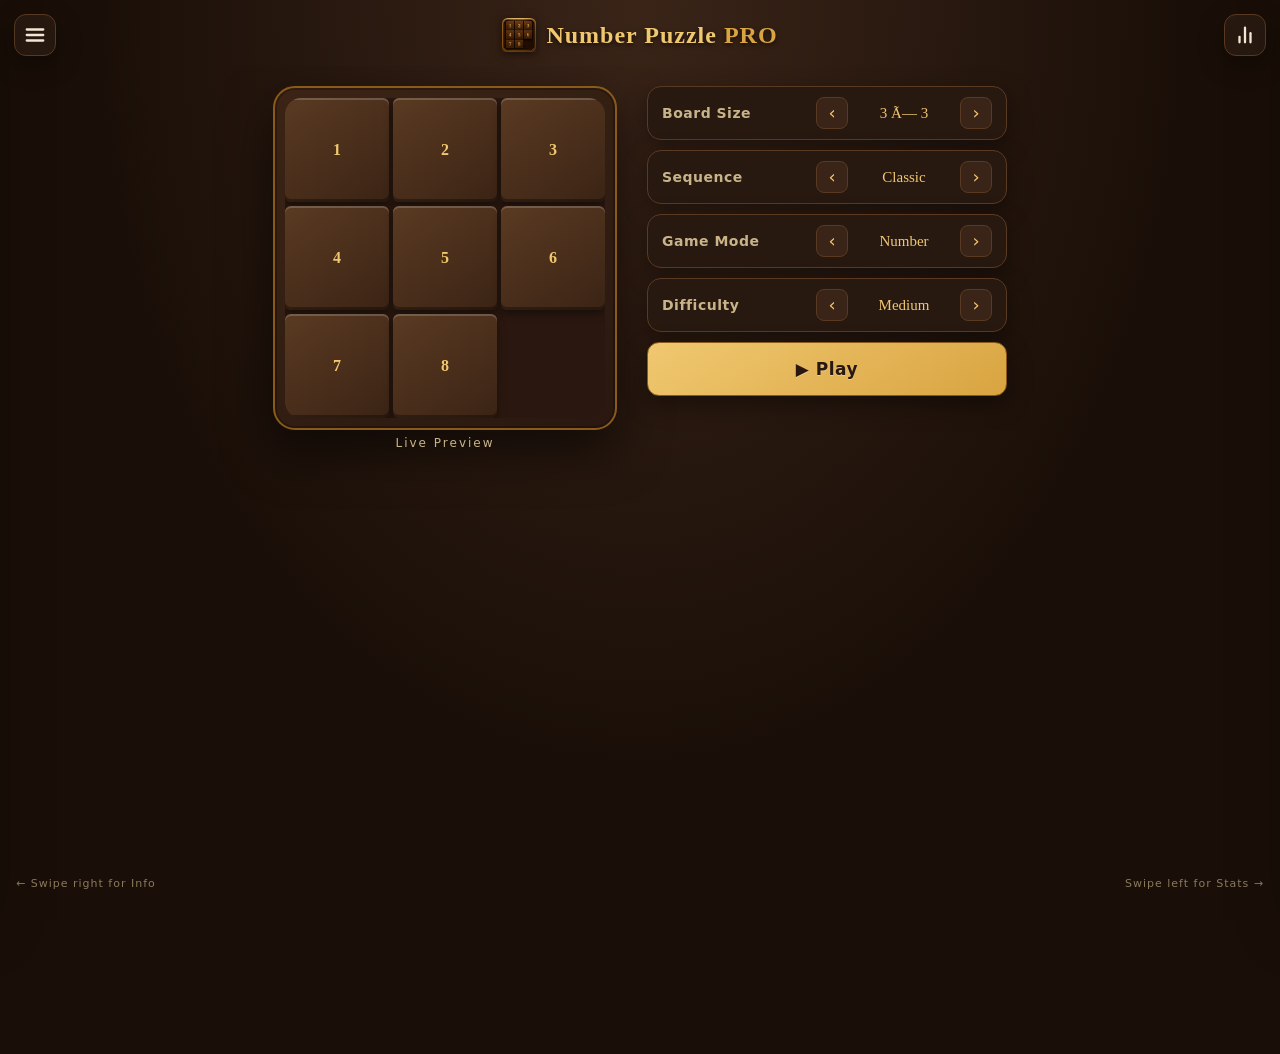
==== index.html @ 1d9c6870 "Update index.html" ====
<!DOCTYPE html>
<html lang="en">
<head>
  <meta charset="UTF-8" />
  <meta name="viewport" content="width=device-width, initial-scale=1, viewport-fit=cover, user-scalable=no" />
  <meta name="theme-color" content="#1a0f08" />
  <meta name="description" content="Number Puzzle Pro — a premium sliding puzzle game with number and photo modes, multiple board sizes and sequences." />
  <title>Number Puzzle Pro</title>
  <link rel="manifest" href="manifest.json" />
  <link rel="icon" type="image/png" href="assets/icons/logo.png" />
  <link rel="apple-touch-icon" href="assets/icons/logo.png" />
  <link rel="stylesheet" href="style.css" />
</head>
<body class="theme-dark">

<!-- ============ LOADING SCREEN ============ -->
<div id="loading-screen" class="loader">
  
  <div class="loader-content">
    <div class="loader-wrapper">
      <div class="loader-ring"></div>
      <img src="assets/icons/logo.png" alt="Number Puzzle Pro" class="loader-logo" />
    </div>
    <p>Loading Number Puzzle Pro...</p>
  </div>

  <div class="loader-footer">
    <p>Created by Vikas</p>
  </div>

</div>


<!-- ============ APP SHELL ============ -->
<div id="app" class="app hidden">

  <!-- LEFT INFO PANEL -->
  <aside id="info-panel" class="side-panel side-panel-left" aria-label="Information">
  <header class="panel-header">
    <h2>Information</h2>
    <button class="icon-btn" data-close-panel="info-panel" aria-label="Close">
      <svg class="icon-svg" viewBox="0 0 24 24" fill="none" stroke="currentColor" stroke-width="2.5" stroke-linecap="round" stroke-linejoin="round"><line x1="18" y1="6" x2="6" y2="18"></line><line x1="6" y1="6" x2="18" y2="18"></line></svg>
    </button>
  </header>
  
  <nav class="panel-list">
    <a href="pages/about.html" target="_blank" rel="noopener" id="menu-about">
      <svg class="icon-svg" viewBox="0 0 24 24" fill="none" stroke="currentColor" stroke-width="2.5" stroke-linecap="round" stroke-linejoin="round"><circle cx="12" cy="12" r="10"></circle><line x1="12" y1="16" x2="12" y2="12"></line><line x1="12" y1="8" x2="12.01" y2="8"></line></svg>
      <span>About The App</span>
    </a>
    
    <a href="pages/guide.html" target="_blank" rel="noopener" id="menu-guide">
      <svg class="icon-svg" viewBox="0 0 24 24" fill="none" stroke="currentColor" stroke-width="2" stroke-linecap="round" stroke-linejoin="round"><rect x="2" y="6" width="20" height="12" rx="3"></rect><line x1="6" y1="12" x2="10" y2="12"></line><line x1="8" y1="10" x2="8" y2="14"></line><circle cx="15.5" cy="11.5" r="1" fill="currentColor"></circle><circle cx="18.5" cy="13.5" r="1" fill="currentColor"></circle></svg>
      <span>How To Play</span>
    </a>
    
    <a href="pages/privacy.html" target="_blank" rel="noopener" id="menu-privacy">
      <svg class="icon-svg" viewBox="0 0 24 24" fill="none" stroke="currentColor" stroke-width="2" stroke-linecap="round" stroke-linejoin="round"><path d="M12 22s8-4 8-10V5l-8-3-8 3v7c0 6 8 10 8 10z"></path></svg>
      <span>Privacy Policy</span>
    </a>
    
    <a href="pages/privacy.html#terms" target="_blank" rel="noopener" id="menu-terms">
      <svg class="icon-svg" viewBox="0 0 24 24" fill="none" stroke="currentColor" stroke-width="2" stroke-linecap="round" stroke-linejoin="round"><path d="M14 2H6a2 2 0 0 0-2 2v16a2 2 0 0 0 2 2h12a2 2 0 0 0 2-2V8z"></path><polyline points="14 2 14 8 20 8"></polyline><line x1="16" y1="13" x2="8" y2="13"></line><line x1="16" y1="17" x2="8" y2="17"></line></svg>
      <span>Terms &amp; Conditions</span>
    </a>
    
    <a href="https://play.google.com/" target="_blank" rel="noopener" id="menu-playstore">
      <svg class="icon-svg" viewBox="0 0 24 24" fill="none" stroke="currentColor" stroke-width="2" stroke-linecap="round" stroke-linejoin="round"><polygon points="6 3 20 12 6 21 6 3"></polygon><polygon points="10 8 15 12 10 16 10 8" fill="currentColor" opacity="0.4"></polygon></svg>
      <span>Play Store</span>
    </a>
    
    <a href="mailto:dev@numberpuzzlepro.app" id="menu-contact">
      <svg class="icon-svg" viewBox="0 0 24 24" fill="none" stroke="currentColor" stroke-width="2" stroke-linecap="round" stroke-linejoin="round"><path d="M21 15a2 2 0 0 1-2 2H7l-4 4V5a2 2 0 0 1 2-2h14a2 2 0 0 1 2 2z"></path><polyline points="10 8.5 7.5 11 10 13.5"></polyline><polyline points="14 8.5 16.5 11 14 13.5"></polyline></svg>
      <span>Contact Developer</span>
    </a>

    <div class="panel-meta">
      <p><strong>Version</strong> <span id="app-version">1.0.0</span></p>
      <p><strong>Changelog</strong> — Initial release</p>
    </div>
    
    <div class="panel-actions">
      <button class="btn btn-ghost" id="btn-export-data">Export Data</button>
      <button class="btn btn-ghost" id="btn-import-data">Import Backup</button>
      <input type="file" id="import-file" accept="application/json" hidden />
      <button class="btn btn-danger" id="btn-reset-data">Reset All Data</button>
    </div>
  </nav>
</aside>

  <!-- RIGHT DASHBOARD PANEL -->
  <aside id="dashboard-panel" class="side-panel side-panel-right" aria-label="Dashboard">
    <header class="panel-header">
      <h2>Dashboard</h2>
      <button class="icon-btn" data-close-panel="dashboard-panel" aria-label="Close">✕</button>
    </header>
    <div class="panel-body" id="dashboard-body">
      <!-- filled by JS -->
    </div>
  </aside>

  <!-- BACKDROP -->
  <div id="panel-backdrop" class="panel-backdrop"></div>

  <!-- ============ HOME SCREEN ============ -->
  <section id="screen-home" class="screen screen-home active">
  <header class="topbar">
    <button class="icon-btn" id="open-info" aria-label="Open info">
      <svg class="icon-svg" viewBox="0 0 24 24" fill="none" stroke="currentColor" stroke-width="2.5" stroke-linecap="round" stroke-linejoin="round">
        <line x1="3" y1="12" x2="21" y2="12"></line>
        <line x1="3" y1="6" x2="21" y2="6"></line>
        <line x1="3" y1="18" x2="21" y2="18"></line>
      </svg>
    </button>
    
    <div class="brand">
      <img src="assets/icons/logo.png" alt="" />
      <h1>Number Puzzle <span>PRO</span></h1>
    </div>
    
    <button class="icon-btn" id="open-dashboard" aria-label="Open dashboard">
      <svg class="icon-svg" viewBox="0 0 24 24" fill="none" stroke="currentColor" stroke-width="2.5" stroke-linecap="round" stroke-linejoin="round">
        <line x1="18" y1="20" x2="18" y2="10"></line>
        <line x1="12" y1="20" x2="12" y2="4"></line>
        <line x1="6" y1="20" x2="6" y2="14"></line>
      </svg>
    </button>
  </header>

  <main class="home-main">
    <div class="preview-wrap">
      <div class="preview-frame">
        <div id="preview-board" class="preview-board" aria-label="Live preview"></div>
      </div>
      <p class="preview-label">Live Preview</p>
    </div>


      <!-- SETTINGS -->
      <div class="settings">

        <!-- Board Size -->
        <div class="setting-row">
          <label>Board Size</label>
          <div class="picker">
            <button class="picker-arrow" data-picker="size" data-dir="-1" aria-label="Previous">‹</button>
            <span class="picker-value" id="picker-size">3 × 3</span>
            <button class="picker-arrow" data-picker="size" data-dir="1" aria-label="Next">›</button>
          </div>
        </div>

        <!-- Sequence -->
        <div class="setting-row">
          <label>Sequence</label>
          <div class="picker">
            <button class="picker-arrow" data-picker="sequence" data-dir="-1" aria-label="Previous">‹</button>
            <span class="picker-value" id="picker-sequence">Classic</span>
            <button class="picker-arrow" data-picker="sequence" data-dir="1" aria-label="Next">›</button>
          </div>
        </div>

        <!-- Mode -->
        <div class="setting-row">
          <label>Game Mode</label>
          <div class="picker">
            <button class="picker-arrow" data-picker="mode" data-dir="-1" aria-label="Previous">‹</button>
            <span class="picker-value" id="picker-mode">Number</span>
            <button class="picker-arrow" data-picker="mode" data-dir="1" aria-label="Next">›</button>
          </div>
        </div>

        <!-- Difficulty -->
        <div class="setting-row">
          <label>Difficulty</label>
          <div class="picker">
            <button class="picker-arrow" data-picker="difficulty" data-dir="-1" aria-label="Previous">‹</button>
            <span class="picker-value" id="picker-difficulty">Medium</span>
            <button class="picker-arrow" data-picker="difficulty" data-dir="1" aria-label="Next">›</button>
          </div>
        </div>

        <!-- Photo upload (hidden unless Photo mode) -->
        <div class="setting-row photo-row hidden" id="photo-upload-row">
  <label>Your Photo</label>
  <div class="photo-dropzone" id="photo-dropzone">
    <input type="file" id="photo-input" accept="image/png,image/jpeg,image/webp" hidden />
    <input type="file" id="photo-camera" accept="image/*" capture="user" hidden />
    <div class="dz-content">
      
      <div class="dz-icon-wrapper">
        <svg xmlns="http://www.w3.org/2000/svg" viewBox="0 0 24 24" fill="none" stroke="currentColor" stroke-width="2" stroke-linecap="round" stroke-linejoin="round" class="dz-svg-icon">
          <path d="M23 19a2 2 0 0 1-2 2H3a2 2 0 0 1-2-2V8a2 2 0 0 1 2-2h4l2-3h6l2 3h4a2 2 0 0 1 2 2z"></path>
          <circle cx="12" cy="13" r="4"></circle>
        </svg>
      </div>
      
      <p>Drag &amp; drop, click to upload, or use camera</p>
      <div class="dz-actions">
        <button class="btn btn-ghost" id="btn-pick-photo">Upload</button>
        <button class="btn btn-ghost" id="btn-camera-photo">Camera</button>
      </div>
    </div>
  </div>
</div>


      <!-- Play buttons -->
      <div class="home-cta">
        <button class="btn btn-primary btn-large" id="btn-play">▶ Play</button>
        <button class="btn btn-ghost" id="btn-continue" hidden>↺ Continue Last Game</button>
      </div>

    </main>

    <footer class="hint-row">
      <span>← Swipe right for Info</span>
      <span>Swipe left for Stats →</span>
    </footer>
  </section>

  <!-- ============ GAME SCREEN ============ -->
  <section id="screen-game" class="screen screen-game">
  <header class="topbar game-topbar">
    <button class="icon-btn" id="btn-back-home" aria-label="Back">
      <svg class="icon-svg" viewBox="0 0 24 24" fill="none" stroke="currentColor" stroke-width="2.5" stroke-linecap="round" stroke-linejoin="round"><line x1="19" y1="12" x2="5" y2="12"></line><polyline points="12 19 5 12 12 5"></polyline></svg>
    </button>
    
    <div class="hud">
      <div class="hud-cell"><span class="hud-label">Moves</span><span class="hud-value" id="hud-moves">0</span></div>
      <div class="hud-cell"><span class="hud-label">Time</span><span class="hud-value" id="hud-time">00:00</span></div>
    </div>
    
    <button class="icon-btn" id="btn-pause" aria-label="Pause">
      <svg class="icon-svg" viewBox="0 0 24 24" fill="currentColor"><rect x="6" y="4" width="4" height="16" rx="1.5"></rect><rect x="14" y="4" width="4" height="16" rx="1.5"></rect></svg>
    </button>
  </header>

  <main class="game-main">
    <div id="board-stage" class="board-stage">
      <div id="board" class="board" tabindex="0" aria-label="Puzzle board"></div>
    </div>

    <div class="game-controls">
      <button class="ctrl-btn btn-hint" id="btn-hint" title="Hint">
        <svg class="icon-svg" viewBox="0 0 24 24" fill="none" stroke="currentColor" stroke-width="2" stroke-linecap="round" stroke-linejoin="round">
          <path d="M9 18h6M10 22h4M12 2v2M4.22 4.22l1.42 1.42M1 12h2M21 12h2M18.36 4.22l-1.42 1.42"/>
          <path d="M12 6a5 5 0 0 0-5 5c0 2.5 1.5 3.8 2.5 5h5c1-1.2 2.5-2.5 2.5-5a5 5 0 0 0-5-5z"/>
        </svg>
        <span>Hint</span>
      </button>
      
      <button class="ctrl-btn" id="btn-undo" title="Undo">
        <svg class="icon-svg" viewBox="0 0 24 24" fill="none" stroke="currentColor" stroke-width="2.5" stroke-linecap="round" stroke-linejoin="round">
          <polyline points="3 7 3 13 9 13"></polyline>
          <path d="M21 17a9 9 0 0 0-15-6.5L3 13"></path>
        </svg>
        <span>Undo</span>
      </button>
      
      <button class="ctrl-btn" id="btn-redo" title="Redo">
        <svg class="icon-svg" viewBox="0 0 24 24" fill="none" stroke="currentColor" stroke-width="2.5" stroke-linecap="round" stroke-linejoin="round">
          <polyline points="21 7 21 13 15 13"></polyline>
          <path d="M3 17a9 9 0 0 1 15-6.5l3 2.5"></path>
        </svg>
        <span>Redo</span>
      </button>
      
      <button class="ctrl-btn btn-shuffle" id="btn-shuffle" title="Shuffle">
        <svg class="icon-svg" viewBox="0 0 24 24" fill="none" stroke="currentColor" stroke-width="2" stroke-linecap="round" stroke-linejoin="round">
          <polyline points="16 3 21 3 21 8"></polyline>
          <line x1="4" y1="20" x2="21" y2="3"></line>
          <polyline points="21 16 21 21 16 21"></polyline>
          <line x1="15" y1="15" x2="21" y2="21"></line>
          <line x1="4" y1="4" x2="9" y2="9"></line>
        </svg>
        <span>Shuffle</span>
      </button>
      
      <button class="ctrl-btn btn-restart" id="btn-restart" title="Restart">
        <svg class="icon-svg" viewBox="0 0 24 24" fill="none" stroke="currentColor" stroke-width="2" stroke-linecap="round" stroke-linejoin="round">
          <polyline points="23 4 23 10 17 10"></polyline>
          <polyline points="1 20 1 14 7 14"></polyline>
          <path d="M3.51 9a9 9 0 0 1 14.85-3.36L23 10M1 14l4.64 4.36A9 9 0 0 0 20.49 15"></path>
        </svg>
        <span>Restart</span>
      </button>
      
      <button class="ctrl-btn" id="btn-fullscreen" title="Fullscreen">
        <svg class="icon-svg" viewBox="0 0 24 24" fill="none" stroke="currentColor" stroke-width="2" stroke-linecap="round" stroke-linejoin="round">
          <path d="M8 3H5a2 2 0 0 0-2 2v3m18 0V5a2 2 0 0 0-2-2h-3m0 18h3a2 2 0 0 0 2-2v-3M3 16v3a2 2 0 0 0 2 2h3"></path>
        </svg>
        <span>Full</span>
      </button>
    </div>
  </main>
</section>


  <!-- ============ PAUSE OVERLAY ============ -->
  <div id="pause-overlay" class="modal hidden">
    <div class="modal-card">
      <h2>Paused</h2>
      <p>Take a break. Your progress is safe.</p>
      <div class="modal-actions">
        <button class="btn btn-primary" id="btn-resume">Resume</button>
        <button class="btn btn-ghost" id="btn-pause-restart">Restart</button>
        <button class="btn btn-ghost" id="btn-pause-home">Main Menu</button>
      </div>
    </div>
  </div>

  <!-- ============ CONFIRM DIALOG ============ -->
  <div id="confirm-dialog" class="modal hidden">
    <div class="modal-card">
      <h3 id="confirm-title">Are you sure?</h3>
      <p id="confirm-message">This action cannot be undone.</p>
      <div class="modal-actions">
        <button class="btn btn-ghost" id="confirm-cancel">Cancel</button>
        <button class="btn btn-danger" id="confirm-ok">Confirm</button>
      </div>
    </div>
  </div>

  <!-- ============ RESULT SCREEN ============ -->
   <section id="screen-result" class="screen screen-result">

    <div class="result-backdrop">
        <div class="blast-flash"></div>
        <div class="shockwave-ring ring-1"></div>
        <div class="shockwave-ring ring-2"></div>
    </div>

    <div class="result-card">

        <div class="trophy-stage">

            <div class="epic-aura"></div>

            <img 
                src="assets/icons/trophy.png" 
                alt="Trophy" 
                class="trophy-image-png"
            >

            <div class="blast-particles-emitter">

                <div class="p-star" style="--angle: 0deg; --dist: 140px; --delay: 0s;">✦</div>
                <div class="p-star" style="--angle: 40deg; --dist: 160px; --delay: 0.1s;">✦</div>
                <div class="p-star" style="--angle: 80deg; --dist: 130px; --delay: 0.05s;">✦</div>
                <div class="p-star" style="--angle: 120deg; --dist: 170px; --delay: 0.15s;">✦</div>
                <div class="p-star" style="--angle: 160deg; --dist: 140px; --delay: 0s;">✦</div>
                <div class="p-star" style="--angle: 200deg; --dist: 150px; --delay: 0.2s;">✦</div>
                <div class="p-star" style="--angle: 240deg; --dist: 135px; --delay: 0.05s;">✦</div>
                <div class="p-star" style="--angle: 280deg; --dist: 165px; --delay: 0.1s;">✦</div>
                <div class="p-star" style="--angle: 320deg; --dist: 155px; --delay: 0.15s;">✦</div>

                <span class="p-dot" style="--angle: 20deg; --dist: 190px; --delay: 0.05s;"></span>
                <span class="p-dot" style="--angle: 60deg; --dist: 180px; --delay: 0s;"></span>
                <span class="p-dot" style="--angle: 100deg; --dist: 200px; --delay: 0.1s;"></span>
                <span class="p-dot" style="--angle: 140deg; --dist: 175px; --delay: 0.15s;"></span>
                <span class="p-dot" style="--angle: 180deg; --dist: 185px; --delay: 0.05s;"></span>
                <span class="p-dot" style="--angle: 220deg; --dist: 165px; --delay: 0s;"></span>
                <span class="p-dot" style="--angle: 260deg; --dist: 195px; --delay: 0.2s;"></span>
                <span class="p-dot" style="--angle: 300deg; --dist: 170px; --delay: 0.1s;"></span>
                <span class="p-dot" style="--angle: 340deg; --dist: 180px; --delay: 0.15s;"></span>

            </div>

        </div>

        <h2 class="congrats">Congratulations!</h2>
        <p class="subtitle">You solved the puzzle.</p>

        <div class="result-grid">

            <div>
                <span>Moves</span>
                <strong id="res-moves">142</strong>
            </div>

            <div>
                <span>Time</span>
                <strong id="res-time">03:51</strong>
            </div>

            <div>
                <span>Board</span>
                <strong id="res-board">3×3</strong>
            </div>

            <div>
                <span>Sequence</span>
                <strong id="res-sequence">Classic</strong>
            </div>

            <div>
                <span>Mode</span>
                <strong id="res-mode">Number</strong>
            </div>

            <div>
                <span>Record</span>
                <strong id="res-record">04:12</strong>
            </div>

        </div>

        <div id="new-record-badge" class="new-record hidden">
            ★ NEW RECORD ★
        </div>

        <div class="modal-actions">

            <button class="btn btn-primary" id="btn-play-again">
                Play Again
            </button>

            <button class="btn btn-ghost" id="btn-result-home">
                Main Menu
            </button>

            <button class="btn btn-ghost" id="btn-share">
                Share
            </button>

        </div>

    </div>
</section>

  <!-- ============ TOASTS ============ -->
  <div id="toast-stack" class="toast-stack" aria-live="polite"></div>

</div><!-- /app -->

<script src="script.js" defer></script>
  <canvas id="fx-canvas"></canvas>
</body>
</html>
---- style.css ----
/* ============================================================
   Number Puzzle Pro â€” premium wood + gold UI
   ============================================================ */
:root {
  --gold:        #d9a441;
  --gold-soft:   #f0c870;
  --gold-deep:   #8a5a1a;
  --wood-1:      #2a1810;
  --wood-2:      #3b2415;
  --wood-3:      #5a3a22;
  --bg:          #1a0f08;
  --surface:     #271810;
  --surface-2:   #3a2418;
  --text:        #f4e9d6;
  --text-soft:   #c9b48a;
  --muted:       #8a7a5a;
  --border:      #5a3a22;
  --danger:      #c0392b;
  --success:     #2ecc71;
  --shadow-lg:   0 20px 50px rgba(0,0,0,.55);
  --shadow-md:   0 8px 24px rgba(0,0,0,.4);
  --radius:      14px;
  --radius-lg:   22px;
  --tile-radius: 12px;
  --tile-bevel:  inset 0 2px 0 rgba(255,255,255,.18), inset 0 -3px 0 rgba(0,0,0,.35), 0 4px 8px rgba(0,0,0,.4);
  --anim-speed:  220ms;
  --font-display:'Cinzel','Georgia',serif;
  --font-body:   'Inter','Segoe UI',system-ui,sans-serif;
}

body.theme-light {
  --bg: #f5ecd9;
  --surface: #fff8ea;
  --surface-2: #f0e2c4;
  --text: #2b1c0c;
  --text-soft: #5a4220;
  --muted: #8b7a55;
  --border: #d8c08a;
  --wood-1:#e8d4a8; --wood-2:#d8be84; --wood-3:#c4a35a;
  --shadow-lg: 0 20px 50px rgba(120,80,20,.25);
}

body.high-contrast { --bg:#000; --surface:#000; --text:#fff; --border:#fff; --gold:#ffe066; }
body.large-text    { font-size: 18px; }

* { box-sizing: border-box; -webkit-tap-highlight-color: transparent; }
html, body { margin:0; padding:0; height:100%; overflow:hidden; overscroll-behavior:none; }
body {
  font-family: var(--font-body);
  color: var(--text);
  background:
    radial-gradient(ellipse at top, #3a2418 0%, var(--bg) 60%),
    var(--bg);
  background-attachment: fixed;
  user-select:none;
}
button { font-family: inherit; cursor:pointer; }
.hidden { display:none !important; }

/* ===== LOADER ===== */
/* ===== LOADING SCREEN STYLES ===== */
.loader {
  position: fixed; 
  inset: 0; 
  z-index: 9999;
  display: flex; 
  flex-direction: column; 
  align-items: center; 
  justify-content: space-between; /* Content ko center aur name ko bottom me push karega */
  background: var(--bg);
  padding: 50px 20px;
  box-sizing: border-box;
}

.loader-content {
  display: flex;
  flex-direction: column;
  align-items: center;
  justify-content: center;
  gap: 24px;
  flex: 1; /* Poori bachi hui central space occupy karega */
}

/* Logo aur Ring ko ek ke upar ek perfectly center karne ke liye */
.loader-wrapper {
  position: relative;
  width: 160px;
  height: 160px;
  display: flex;
  align-items: center;
  justify-content: center;
}

.loader-logo { 
  width: 100px; 
  height: 100px; 
  border-radius: 0% !important; 
  object-fit: contain;
  box-shadow: var(--shadow-lg); 
  animation: pulse 1.6s ease-in-out infinite; 
  z-index: 2; /* Logo hamesha ring ke upar rahega */
}

.loader-ring {
  position: absolute; 
  width: 140px; /* Logo ke size ke hisab se adjusted aur balanced */
  height: 140px; 
  border-radius: 50%;
  border: 3px solid rgba(255, 255, 255, 0.05); /* Piche ka halka track */
  border-top-color: var(--gold); /* Spinning indicator */
  animation: spin 1s linear infinite;
  z-index: 1;
}

.loader-content p { 
  color: var(--text-soft); 
  letter-spacing: 1px; 
  font-size: 16px;
  margin: 0;
  text-align: center;
}

/* Footer Section jahan aapka naam hai */
.loader-footer {
  text-align: center;
  width: 100%;
}

.loader-footer p {
  color: var(--text-soft);
  font-size: 13px;
  letter-spacing: 2px;
  text-transform: uppercase;
  margin: 0;
  opacity: 0.6; /* Halka aur premium premium clean text look ke liye */
}

/* Animations */
@keyframes spin { to { transform: rotate(360deg); } }
@keyframes pulse { 0%, 100% { transform: scale(1); } 50% { transform: scale(1.04); } }

/* ===== APP SHELL ===== */
.app { position:relative; width:100%; height:100dvh; overflow:hidden; }

/* ===== SCREENS ===== */
.screen {
  position:absolute; inset:0;
  display:flex; flex-direction:column;
  opacity:0; transform: translateY(8px);
  pointer-events:none;
  transition: opacity 280ms ease, transform 280ms ease;
}
.screen.active { opacity:1; transform:none; pointer-events:auto; }

/* ===== TOP BAR ===== */
.topbar {
  flex:0 0 auto;
  display:flex; align-items:center; justify-content:space-between;
  padding: max(14px, env(safe-area-inset-top)) 14px 10px;
  gap:12px;
}
.brand { display:flex; align-items:center; gap:10px; }
.brand img { 
  width: 34px; 
  height: 34px; 
  border-radius: 0%; 
  object-fit: contain; 
  box-shadow: 0 2px 8px rgba(0,0,0,.5); 
}

.brand h1 {
  margin:0; font-family: var(--font-display);
  font-size: clamp(18px, 4.4vw, 24px); letter-spacing:1px;
  color: var(--gold-soft);
  text-shadow: 0 2px 4px rgba(0,0,0,.6);
}
.brand h1 span { color: var(--gold); }

.icon-btn {
  width:42px; height:42px; border-radius:12px;
  background: var(--surface); color: var(--text);
  border:1px solid var(--border);
  display:inline-flex; align-items:center; justify-content:center;
  font-size:18px; box-shadow: var(--shadow-md);
  transition: transform 150ms, background 150ms;
}
.icon-btn:hover { background: var(--surface-2); }
.icon-btn:active { transform: scale(.93); }

/* ===== HOME ===== */
.home-main {
  flex:1; display:flex; flex-direction:column; align-items:center;
  padding: 6px 16px 12px; gap:14px; overflow-y:auto;
}
.preview-wrap { display:flex; flex-direction:column; align-items:center; gap:6px; }
.preview-frame {
  padding:10px; border-radius: var(--radius-lg);
  background: linear-gradient(145deg, var(--wood-2), var(--wood-1));
  border:2px solid var(--gold-deep);
  box-shadow: var(--shadow-lg), inset 0 0 0 2px rgba(0,0,0,.25);
}
.preview-board {
  width: min(58vw, 240px); height: min(58vw, 240px);
  display:grid; gap:4px;
  background: var(--wood-1);
  border-radius: calc(var(--radius-lg) - 6px);
  overflow:hidden;
}
.preview-label { margin:0; color: var(--text-soft); font-size:12px; letter-spacing:2px; }

.preview-tile {
  background: linear-gradient(145deg, var(--wood-3), var(--wood-2));
  border-radius: 6px;
  display:flex; align-items:center; justify-content:center;
  color: var(--gold-soft); font-family: var(--font-display); font-weight:700;
  font-size: clamp(10px, 3vw, 16px);
  box-shadow: var(--tile-bevel);
}
.preview-tile.blank { background: transparent; box-shadow:none; }
.preview-tile.photo { background-size: cover; background-position: center; color: transparent; }

/* ===== SETTINGS PICKERS ===== */
.settings { width:100%; max-width: 440px; display:flex; flex-direction:column; gap:10px; }
.setting-row {
  display:flex; align-items:center; justify-content:space-between;
  padding:10px 14px;
  background: var(--surface);
  border:1px solid var(--border); border-radius: var(--radius);
  box-shadow: var(--shadow-md);
}
.setting-row > label {
  font-weight:600; color: var(--text-soft); letter-spacing:.5px;
  font-size: 14px;
}
.picker { display:flex; align-items:center; gap:8px; }
.picker-arrow {
  width:32px; height:32px; border-radius:8px;
  background: var(--surface-2); border:1px solid var(--border);
  color: var(--gold-soft); font-size:18px; line-height:1;
}
.picker-arrow:active { transform: scale(.92); }
.picker-value {
  min-width: 96px; text-align:center;
  font-family: var(--font-display); color: var(--gold-soft); font-size:15px;
}

/* photo dz */
.photo-row { flex-direction:column; align-items:stretch; gap:10px; }
.photo-dropzone {
  border: 2px dashed var(--gold-deep); border-radius: var(--radius);
  padding:14px; text-align:center; background: var(--surface-2);
  transition: border-color 150ms, background 150ms;
  position:relative;
}
.photo-dropzone.dragover { border-color: var(--gold); background: rgba(217,164,65,.12); }
.photo-dropzone.has-photo { padding:0; min-height:140px; background-size:cover; background-position:center; }
.photo-dropzone.has-photo .dz-content { background: rgba(0,0,0,.55); height:100%; padding:14px; border-radius: calc(var(--radius) - 2px); }
.dz-icon { font-size:32px; display:block; }
.dz-actions { display:flex; gap:8px; justify-content:center; margin-top:8px; }

/* ===== CTA ===== */
.home-cta { display:flex; flex-direction:column; gap:8px; width:100%; max-width:440px; }
.btn {
  border:1px solid var(--border);
  background: var(--surface);
  color: var(--text);
  padding: 12px 18px; border-radius: 12px;
  font-weight:600; letter-spacing:.5px;
  transition: transform 120ms, background 150ms, box-shadow 150ms;
  box-shadow: var(--shadow-md);
}
.btn:hover { background: var(--surface-2); }
.btn:active { transform: scale(.96); }
.btn-primary {
  background: linear-gradient(145deg, var(--gold-soft), var(--gold));
  color: #2a1810; border-color: var(--gold-deep);
  text-shadow: 0 1px 0 rgba(255,255,255,.3);
}
.btn-primary:hover { filter: brightness(1.05); }
.btn-large { padding:16px 22px; font-size:17px; }
.btn-ghost { background: transparent; }
.btn-danger { background: var(--danger); color:#fff; border-color: #7a1a10; }

.hint-row {
  display:flex; justify-content:space-between;
  padding: 6px 16px max(10px, env(safe-area-inset-bottom));
  color: var(--muted); font-size:11px; letter-spacing:1px;
}

/* ===== GAME ===== */
.game-topbar { background: linear-gradient(180deg, rgba(0,0,0,.35), transparent); }
.hud { display:flex; gap:10px; }
.hud-cell {
  background: var(--surface); border:1px solid var(--border);
  border-radius: 10px; padding: 6px 12px;
  display:flex; flex-direction:column; align-items:center; min-width: 78px;
  box-shadow: var(--shadow-md);
}
.hud-label { font-size:10px; letter-spacing:1.5px; color: var(--muted); }
.hud-value { font-family: var(--font-display); color: var(--gold-soft); font-size:18px; }

.game-main {
  flex:1; display:flex; flex-direction:column; align-items:center; justify-content:space-between;
  padding: 10px 14px max(14px, env(safe-area-inset-bottom));
  gap:14px;
}

.board-stage {
  flex:1; display:flex; align-items:center; justify-content:center; width:100%;
  perspective: 1200px;
}
.board {
  position:relative;
  width: min(92vw, 92vh - 220px, 560px);
  aspect-ratio: 1 / 1;
  background: linear-gradient(145deg, var(--wood-2), var(--wood-1));
  border:3px solid var(--gold-deep);
  border-radius: var(--radius-lg);
  box-shadow: var(--shadow-lg), inset 0 0 0 2px rgba(0,0,0,.25);
  padding: 8px;
  touch-action: none;
  outline: none;
  transition: transform 600ms cubic-bezier(.2,.8,.2,1);
}
.board.win-zoom { transform: scale(1.06) rotate(.5deg); }

.tile {
  position:absolute;
  background: linear-gradient(145deg, var(--wood-3), var(--wood-2));
  border-radius: var(--tile-radius);
  display:flex; align-items:center; justify-content:center;
  color: var(--gold-soft);
  font-family: var(--font-display); font-weight:700;
  box-shadow: var(--tile-bevel);
  cursor: pointer;
  transition: top var(--anim-speed) cubic-bezier(.2,.8,.2,1),
              left var(--anim-speed) cubic-bezier(.2,.8,.2,1),
              transform 120ms;
  background-size: cover; background-position:center;
  will-change: top, left, transform;
  user-select: none;
}
.tile:active { transform: scale(.97); }
.tile.hint-glow { box-shadow: 0 0 0 3px var(--gold), var(--tile-bevel); animation: hintPulse 1s ease-out 2; }
@keyframes hintPulse { 0%,100%{box-shadow:0 0 0 3px var(--gold), var(--tile-bevel);} 50%{box-shadow:0 0 0 8px rgba(217,164,65,.4), var(--tile-bevel);} }

.tile.photo-tile { color: transparent; }
.tile.appear { animation: tileIn 360ms cubic-bezier(.2,.8,.2,1) both; }
@keyframes tileIn { from { opacity:0; transform: scale(.6);} to {opacity:1; transform:none;} }

/* ===== GAME CONTROLS ===== */
.game-controls {
  display:grid; grid-template-columns: repeat(6, 1fr); gap:6px; width:100%; max-width: 560px;
}
.ctrl-btn {
  display:flex; flex-direction:column; align-items:center; gap:2px;
  padding:8px 4px; border-radius:10px;
  background: var(--surface); border:1px solid var(--border);
  color: var(--text); font-size:18px; line-height:1;
  box-shadow: var(--shadow-md);
  transition: transform 120ms, background 150ms;
}
.ctrl-btn span { font-size:10px; letter-spacing:.5px; color: var(--text-soft); }
.ctrl-btn:active { transform: scale(.94); }
.ctrl-btn:disabled { opacity:.4; cursor:not-allowed; }

/* ===== SIDE PANELS ===== */
.side-panel {
  position:fixed; top:0; bottom:0; width: min(86vw, 360px);
  background: var(--surface);
  z-index: 80;
  display:flex; flex-direction:column;
  box-shadow: var(--shadow-lg);
  transition: transform 320ms cubic-bezier(.2,.8,.2,1);
}
.side-panel-left  { left:0;  transform: translateX(-105%); border-right:1px solid var(--border); }
.side-panel-right { right:0; transform: translateX(105%);  border-left:1px solid var(--border); }
.side-panel.open  { transform: translateX(0); }
.panel-header {
  display:flex; align-items:center; justify-content:space-between;
  padding: max(14px, env(safe-area-inset-top)) 14px 10px;
  border-bottom:1px solid var(--border);
}
.panel-header h2 { margin:0; font-family: var(--font-display); color: var(--gold-soft); font-size:18px; }
.panel-list { display:flex; flex-direction:column; padding: 8px 0; overflow-y:auto; flex:1; }
.panel-list a {
  display:block; padding: 12px 18px; color: var(--text); text-decoration:none;
  border-bottom: 1px solid rgba(255,255,255,.05);
}
.panel-list a:hover { background: var(--surface-2); }
.panel-meta { padding: 14px 18px; color: var(--text-soft); font-size:13px; }
.panel-meta p { margin: 4px 0; }
.panel-actions { display:flex; flex-direction:column; gap:8px; padding: 12px 18px; }

.panel-body { padding: 14px; overflow-y:auto; flex:1; }
.stat-card {
  background: var(--surface-2);
  border:1px solid var(--border); border-radius: 12px;
  padding: 10px 12px; margin-bottom:10px;
}
.stat-card h3 { margin:0 0 6px; font-size:13px; color: var(--muted); letter-spacing:1px; text-transform:uppercase; }
.stat-grid { display:grid; grid-template-columns: 1fr 1fr; gap:8px; }
.stat-grid > div { display:flex; flex-direction:column; }
.stat-grid span { color: var(--muted); font-size:11px; letter-spacing:.5px; }
.stat-grid strong { color: var(--gold-soft); font-family: var(--font-display); font-size:16px; }

.hs-row { display:flex; justify-content:space-between; padding:4px 0; border-bottom:1px dashed var(--border); font-size:13px; }
.hs-row:last-child { border:none; }
.hs-row .lbl { color: var(--text-soft); }
.hs-row .val { color: var(--gold-soft); }

.panel-backdrop {
  position:fixed; inset:0; background: rgba(0,0,0,.5);
  z-index:70; opacity:0; pointer-events:none;
  transition: opacity 280ms;
}
.panel-backdrop.show { opacity:1; pointer-events:auto; }

/* ===== SIDE PANELS UPGRADED DESIGN ===== */
.side-panel {
  position:fixed; top:0; bottom:0; width: min(86vw, 360px);
  background: var(--surface);
  z-index: 80;
  display:flex; flex-direction:column;
  box-shadow: var(--shadow-lg);
  transition: transform 320ms cubic-bezier(.2,.8,.2,1);
}
.side-panel-left  { left:0;  transform: translateX(-105%); border-right:1px solid var(--border); }
.side-panel-right { right:0; transform: translateX(105%);  border-left:1px solid var(--border); }
.side-panel.open  { transform: translateX(0); }

.panel-header {
  display:flex; align-items:center; justify-content:space-between;
  padding: max(14px, env(safe-area-inset-top)) 14px 10px;
  border-bottom:1px solid var(--border);
}
.panel-header h2 { margin:0; font-family: var(--font-display); color: var(--gold-soft); font-size:18px; }

/* Enhanced Vector Icon Sizing inside sidebar */
.panel-list .icon-svg {
  width: 18px; height: 18px; color: var(--text-soft);
  transition: transform 0.25s cubic-bezier(0.4, 0, 0.2, 1), color 0.2s ease;
  flex-shrink: 0;
}

/* Links transformed into tactile clickable rows */
.panel-list a {
  display: flex !important; align-items: center !important; gap: 12px !important;
  padding: 12px 18px !important; color: var(--text) !important; text-decoration: none !important;
  border-bottom: 1px solid rgba(255,255,255,.03);
  transition: all 0.2s cubic-bezier(0.4, 0, 0.2, 1);
  -webkit-tap-highlight-color: transparent;
}

/* Hover Nudge Effect */
.panel-list a:hover {
  background: var(--surface-2);
  transform: translateX(4px);
}
.panel-list a:hover .icon-svg {
  color: var(--gold-soft);
  transform: scale(1.1);
}

/* Interactive Tactile Push-Down Click Animation */
.panel-list a:active {
  transform: translateX(2px) scale(0.98);
  background: rgba(0, 0, 0, 0.2);
}

.panel-meta { padding: 14px 18px; color: var(--text-soft); font-size:13px; }
.panel-meta p { margin: 4px 0; }

/* Action Buttons feedback animation updates */
.panel-actions { display:flex; flex-direction:column; gap:8px; padding: 12px 18px; }
.panel-actions .btn {
  transition: transform 0.15s ease, box-shadow 0.15s ease;
  -webkit-tap-highlight-color: transparent;
}
.panel-actions .btn:hover { transform: translateY(-1px); }
.panel-actions .btn:active { transform: translateY(1px) scale(0.97) !important; }

/* Close cross [âœ•] interactive animation */
.panel-header .icon-btn { transition: transform 0.2s ease; }
.panel-header .icon-btn:hover { transform: rotate(90deg); color: var(--gold-soft); }


/* ===== MODALS ===== */
.modal {
  position:fixed; inset:0; z-index: 200;
  display:flex; align-items:center; justify-content:center;
  background: rgba(0,0,0,.6);
  animation: fadeIn 200ms ease;
}
@keyframes fadeIn { from { opacity:0;} to {opacity:1;} }
.modal-card {
  background: var(--surface); color: var(--text);
  border:1px solid var(--border); border-radius: var(--radius-lg);
  padding: 22px; width: min(92vw, 360px);
  box-shadow: var(--shadow-lg);
  text-align:center;
  animation: pop 240ms cubic-bezier(.2,.8,.2,1);
}
@keyframes pop { from { transform: scale(.92); opacity:0;} to {transform:none; opacity:1;} }
.modal-card h2, .modal-card h3 { margin: 0 0 6px; font-family: var(--font-display); color: var(--gold-soft); }
.modal-card p { color: var(--text-soft); margin: 0 0 16px; }
.modal-actions { display:flex; gap:8px; justify-content:center; flex-wrap:wrap; }

/* ==========================================
   RESULT SCREEN STYLES (FIXED + OPTIMIZED)
   ========================================== */

.screen-result { 
  display: flex;
  align-items: center; 
  justify-content: center; 
  position: relative;
  overflow: hidden;
}

/* Background Layer */
.result-backdrop {
  position: absolute;
  inset: 0;
  z-index: 1;
  pointer-events: none;
  display: flex;
  align-items: center;
  justify-content: center;
}

/* Flash */
.blast-flash {
  position: absolute;
  width: 250vw;
  height: 250vh;
  background: white;
  border-radius: 50%;
  opacity: 0;
  animation: whiteScreenFlash 400ms ease-out forwards;
}

@keyframes whiteScreenFlash {
  0% { transform: scale(0); opacity: 1; }
  35% { opacity: 0.7; }
  100% { transform: scale(1); opacity: 0; filter: blur(4px); }
}

/* Shockwaves */
.shockwave-ring {
  position: absolute;
  border-radius: 50%;
  opacity: 0;
}

.ring-1 {
  width: 60px; height: 60px;
  border: 8px solid #FFD54F;
  animation: circularWaveOut 550ms cubic-bezier(0.1, 0.8, 0.2, 1) 150ms forwards;
}

.ring-2 {
  width: 50px; height: 50px;
  border: 4px solid #ffffff;
  animation: circularWaveOut 650ms cubic-bezier(0.1, 0.8, 0.2, 1) 250ms forwards;
}

@keyframes circularWaveOut {
  0% { transform: scale(0.3); opacity: 1; }
  100% { transform: scale(5); opacity: 0; border-width: 1px; filter: blur(1px); }
}

/* Card */
.result-card {
  position: relative; 
  z-index: 2;
  background: linear-gradient(160deg, var(--surface), var(--surface-2));
  border: 2px solid var(--gold-deep);
  border-radius: var(--radius-lg);
  padding: 26px 22px;
  width: min(94vw, 420px);
  text-align: center;
  box-shadow: var(--shadow-lg);
  animation: cardImpactBlast 550ms cubic-bezier(.175,0.885,0.32,1.275);
}

@keyframes cardImpactBlast {
  0% { transform: scale(0.85); opacity: 0; }
  40% { transform: scale(1.05) rotate(2deg); }
  60% { transform: scale(0.97) rotate(-1deg); }
  100% { transform: scale(1) rotate(0deg); opacity: 1; }
}

/* Trophy Stage FIX (IMPORTANT) */
.trophy-stage {
  position: relative;
  height: 160px;
  display: flex;
  align-items: center;
  justify-content: center;
  margin-bottom: 20px;
  overflow: visible;
  animation: smoothFloatingAura 4s ease-in-out 700ms infinite alternate;
}

/* Trophy Image FIX (NO CONFLICT) */
.trophy-image-png {
  height: 110px;
  max-width: 100%;
  z-index: 5;
  transform-origin: center;
  animation: pngAwardPopExplosion 700ms cubic-bezier(0.15,0.85,0.35,1.3) both;
}

/* Trophy pop */
@keyframes pngAwardPopExplosion {
  0% { transform: scale(0) rotate(-45deg); filter: brightness(3); }
  45% { transform: scale(1.4) rotate(20deg); filter: brightness(1.8); }
  75% { transform: scale(0.9) rotate(-10deg); }
  100% { transform: scale(1) rotate(0deg); filter: brightness(1); }
}

/* Floating stage */
@keyframes smoothFloatingAura {
  0% { transform: translateY(0) rotate(0deg); }
  100% { transform: translateY(-8px) rotate(4deg) scale(1.02); }
}

/* Particles */
.blast-particles-emitter {
  position: absolute;
  inset: 0;
  pointer-events: none;
  z-index: 4;
}

.p-star, .p-dot {
  position: absolute;
  top: 50%; left: 50%;
  font-size: 24px;
  opacity: 0;
  transform: translate(-50%, -50%) rotate(var(--angle)) translateY(0) scale(0);
  animation: radialParticleBurst 800ms cubic-bezier(0.05,0.9,0.2,1) var(--delay,0s) forwards;
  will-change: transform, opacity;
}

.p-dot {
  width: 10px;
  height: 10px;
  background: linear-gradient(135deg,#FFB300,#FF6F00);
  border-radius: 50%;
}

@keyframes radialParticleBurst {
  0% { transform: translate(-50%,-50%) rotate(var(--angle)) translateY(0) scale(0); opacity: 1; }
  100% { transform: translate(-50%,-50%) rotate(var(--angle)) translateY(calc(-1 * var(--dist))) scale(1.1) rotate(180deg); opacity: 0; }
}

/* Aura */
.epic-aura {
  position: absolute;
  width: 250px;
  height: 250px;
  background: radial-gradient(circle, rgba(255,111,0,0.3), transparent 70%);
  border-radius: 50%;
  z-index: 1;
  pointer-events: none;
  animation: cinematicAuraGlow 2.5s ease-in-out infinite alternate;
}

@keyframes cinematicAuraGlow {
  0% { transform: scale(0.9); opacity: 0.5; }
  100% { transform: scale(1.2); opacity: 0.8; }
}

/* Text */
.congrats { 
  margin: 6px 0 4px; 
  font-family: var(--font-display); 
  font-size: 26px; 
  color: #FFD54F; 
  text-shadow: 0 2px 4px rgba(0,0,0,0.3);
}

.subtitle { 
  color: var(--text-soft); 
  margin: 0 0 16px; 
}

/* Grid */
.result-grid {
  display: grid;
  grid-template-columns: 1fr 1fr;
  gap: 8px;
  margin-bottom: 14px;
}

.result-grid > div {
  background: var(--surface);
  border: 1px solid var(--border);
  border-radius: 10px;
  padding: 8px;
  display: flex;
  flex-direction: column;
}

.result-grid span {
  font-size: 11px;
  color: var(--muted);
  text-transform: uppercase;
}

.result-grid strong {
  color: var(--gold-soft);
  font-family: var(--font-display);
  font-size: 17px;
}

/* Badge */
.new-record {
  background: linear-gradient(90deg,var(--gold),var(--gold-soft),var(--gold));
  background-size: 200% 100%;
  color: #2a1810;
  font-weight: 700;
  padding: 8px;
  border-radius: 8px;
  margin-bottom: 14px;
  animation: shimmer 1.6s linear infinite, badgePop 600ms cubic-bezier(.2,.8,.2,1);
}

.new-record.hidden {
  display: none;
}

@keyframes shimmer { to { background-position: 200% 0; } }

@keyframes badgePop {
  from { transform: scale(.6); opacity: 0; }
  to { transform: scale(1); opacity: 1; }
}

/* Buttons */
.modal-actions {
  display: flex;
  flex-direction: column;
  gap: 8px;
}





/* ===== TOASTS ===== */
.toast-stack { position:fixed; top: max(18px, env(safe-area-inset-top)); left:50%; transform: translateX(-50%); z-index: 300; display:flex; flex-direction:column; gap:8px; }
.toast {
  background: var(--surface); color: var(--text);
  border:1px solid var(--border); border-left: 4px solid var(--gold);
  padding: 10px 16px; border-radius: 10px;
  box-shadow: var(--shadow-md);
  animation: toastIn 280ms ease, toastOut 280ms ease 2.4s both;
  font-size: 14px;
}
@keyframes toastIn { from {opacity:0; transform: translateY(-10px);} to {opacity:1; transform:none;} }
@keyframes toastOut { to {opacity:0; transform: translateY(-10px);} }

/* ===== RESPONSIVE ===== */
@media (min-width: 720px) {
  .home-main { flex-direction: row; flex-wrap:wrap; justify-content:center; align-items:flex-start; gap:30px; padding: 20px; }
  .preview-board { width: 280px; height:280px; }
  .settings { max-width: 360px; }
  .home-cta { max-width:360px; }
  .board { width: min(70vh, 560px); }
  .game-controls { max-width: 560px; }
}
@media (min-width: 1100px) {
  .preview-board { width: 320px; height:320px; }
}

/* Reduce motion */
@media (prefers-reduced-motion: reduce) {
  *, *::before, *::after { animation-duration: 0.01ms !important; transition-duration: 0.01ms !important; }
}

/* ============ PREMIUM SVG ICONS & ANIMATIONS ============ */

/* Icons size and default transition properties */
.screen-game .icon-svg {
  width: 22px;
  height: 22px;
  display: inline-block;
  vertical-align: middle;
  transition: transform 0.25s cubic-bezier(0.4, 0, 0.2, 1), stroke 0.2s ease, color 0.2s ease, filter 0.2s ease;
}

/* Structural fix for text and icon alignment inside buttons */
.ctrl-btn, .icon-btn {
  display: flex !important;
  flex-direction: column !important;
  align-items: center !important;
  justify-content: center !important;
  gap: 4px !important;
}

/* General Hover Elevation Effect */
.ctrl-btn:hover, .icon-btn:hover {
  transform: translateY(-2px);
}
.ctrl-btn:active, .icon-btn:active {
  transform: translateY(1px) scale(0.96);
}

/* 1. New Hint Button Animation (Glow + Pulse) */
@keyframes hint-glow {
  0% { transform: scale(1); filter: drop-shadow(0 0 2px #e5c687); }
  50% { transform: scale(1.12); filter: drop-shadow(0 0 8px #ffcc66); }
  100% { transform: scale(1); filter: drop-shadow(0 0 2px #e5c687); }
}
.btn-hint:hover .icon-svg {
  color: #ffcc66 !important;
  animation: hint-glow 1.2s infinite ease-in-out;
}

/* 2. New Undo Button Animation (Elastic Nudge Left) */
#btn-undo:hover .icon-svg {
  transform: translateX(-4px) rotate(-25deg);
}

/* 3. Redo Button Animation (Elastic Nudge Right) */
#btn-redo:hover .icon-svg {
  transform: translateX(4px) rotate(25deg);
}

/* 4. Shuffle Button Animation (Wobble effect) */
@keyframes shuffle-wobble {
  0% { transform: rotate(0deg); }
  25% { transform: rotate(-12deg); }
  75% { transform: rotate(12deg); }
  100% { transform: rotate(0deg); }
}
.btn-shuffle:hover .icon-svg {
  animation: shuffle-wobble 0.3s ease-in-out 2;
}

/* 5. Restart Button Animation (180deg Spin) */
.btn-restart:hover .icon-svg {
  transform: rotate(180deg);
}

/* 6. Fullscreen Button Animation (Expand) */
#btn-fullscreen:hover .icon-svg {
  transform: scale(1.18);
}

/* ============ HOME SCREEN SVG & ANIMATIONS ============ */

/* Home Screen ke icons ka default size aur transition */
.screen-home .icon-svg {
  width: 22px;
  height: 22px;
  display: inline-block;
  vertical-align: middle;
  transition: transform 0.25s cubic-bezier(0.4, 0, 0.2, 1), stroke 0.2s ease;
}

/* 1. Hamburger Menu Hover Effect (Slight elegant rotation) */
#open-info:hover .icon-svg {
  transform: rotate(90deg);
  color: #ffcc66 !important; /* Gold pop on hover */
}

/* 2. Dashboard Chart Hover Effect (Equalizer/Growth Animation) */
@keyframes chart-bounce {
  0%, 100% { transform: translateY(0); }
  50% { transform: translateY(-3px); }
}

#open-dashboard:hover .icon-svg {
  color: #ffcc66 !important;
}

/* Chart ki alag-alag bars ko micro-bounce dena */
#open-dashboard:hover .icon-svg line {
  animation: chart-bounce 0.6s ease-in-out infinite;
}
#open-dashboard:hover .icon-svg line:nth-child(2) {
  animation-delay: 0.15s; /* Staggered effect */
}
#open-dashboard:hover .icon-svg line:nth-child(3) {
  animation-delay: 0.3s;
}

/* ============ REFINED PANEL STYLE & MICRO-INTERACTIONS ============ */

/* Base SVG setup inside Info Panel */
#info-panel .icon-svg {
  width: 20px;
  height: 20px;
  color: #8e7355; /* Neutral Tan color */
  transition: transform 0.25s cubic-bezier(0.4, 0, 0.2, 1), color 0.2s ease, filter 0.2s ease;
  flex-shrink: 0;
}

/* Links Alignment & Spacing Fix */
.panel-list a {
  display: flex !important;
  align-items: center !important;
  gap: 14px !important;
  padding: 13px 16px !important;
  margin-bottom: 9px;
  background: rgba(43, 26, 15, 0.35);
  border: 1px solid rgba(66, 41, 23, 0.5);
  border-radius: 12px;
  text-decoration: none !important;
  color: #e5c687 !important;
  font-size: 15px;
  font-weight: 500;
  transition: all 0.25s cubic-bezier(0.4, 0, 0.2, 1);
  -webkit-tap-highlight-color: transparent;
}

/* --- UNIQUE HOVER ACTIONS BASED ON FUNCTION --- */

.panel-list a:hover {
  background: #2b1a0f;
  border-color: #5c3a21;
  transform: translateX(5px); /* Clean list slide-out feel */
  box-shadow: 0 4px 12px rgba(0, 0, 0, 0.3);
}

.panel-list a:hover .icon-svg {
  color: #ffcc66; /* Bright Gold text pop */
}

/* 1. How To Play (Gamepad tilting effect) */
#menu-guide:hover .icon-svg {
  transform: scale(1.15) rotate(-10deg);
}

/* 2. Privacy Policy (Shield pulse protection glow) */
#menu-privacy:hover .icon-svg {
  transform: scale(1.1);
  filter: drop-shadow(0 0 4px rgba(255, 204, 102, 0.6));
}

/* 3. Terms & Conditions (Document file slight slide up) */
#menu-terms:hover .icon-svg {
  transform: scale(1.1) translateY(-2px);
}

/* 4. Play Store (Triangle badge scale pop) */
#menu-playstore:hover .icon-svg {
  transform: scale(1.2);
}

/* 5. Contact Developer (Developer chat box terminal typing bounce) */
@keyframes dev-comm {
  0%, 100% { transform: scale(1.1) translateY(0); }
  50% { transform: scale(1.1) translateY(-3px); }
}
#menu-contact:hover .icon-svg {
  animation: dev-comm 0.5s ease-in-out infinite;
}

/* --- SATISFYING TACTILE CLICK PRESS --- */
.panel-list a:active {
  transform: translateX(3px) scale(0.97);
  background: #1f120a;
  box-shadow: inset 0 2px 8px rgba(0, 0, 0, 0.5);
}

.panel-actions .btn:active {
  transform: scale(0.96) !important;
}



.dz-icon-wrapper {
  margin: 0 auto 12px auto;
  display: block;
  text-align: center;
}

.dz-svg-icon {
  width: 48px;
  height: 48px;
  color: #F5DEB3;
  transform-origin: center;
  transition: color 0.2s ease, transform 0.2s ease;
}

#photo-dropzone {
  border: 2px dashed #4B3621;
  border-radius: 8px;
  padding: 20px;
  transition: border-color 0.2s ease;
}

.photo-dropzone:hover #photo-dropzone {
  border-color: #DAA520;
}

.photo-dropzone:hover .dz-svg-icon {
  color: #DAA520;
  animation: popup-thud 0.5s cubic-bezier(0.25, 1.35, 0.45, 1.1) forwards;
}

.dz-content p {
  color: #D3D3D3;
  opacity: 0.8;
  font-size: 0.9em;
}

@keyframes popup-thud {
  0% {
    transform: scale(0.3);
    opacity: 0;
  }
  50% {
    transform: scale(1.35);
  }
  75% {
    transform: scale(0.85);
  }
  100% {
    transform: scale(1);
    opacity: 1;
  }
}
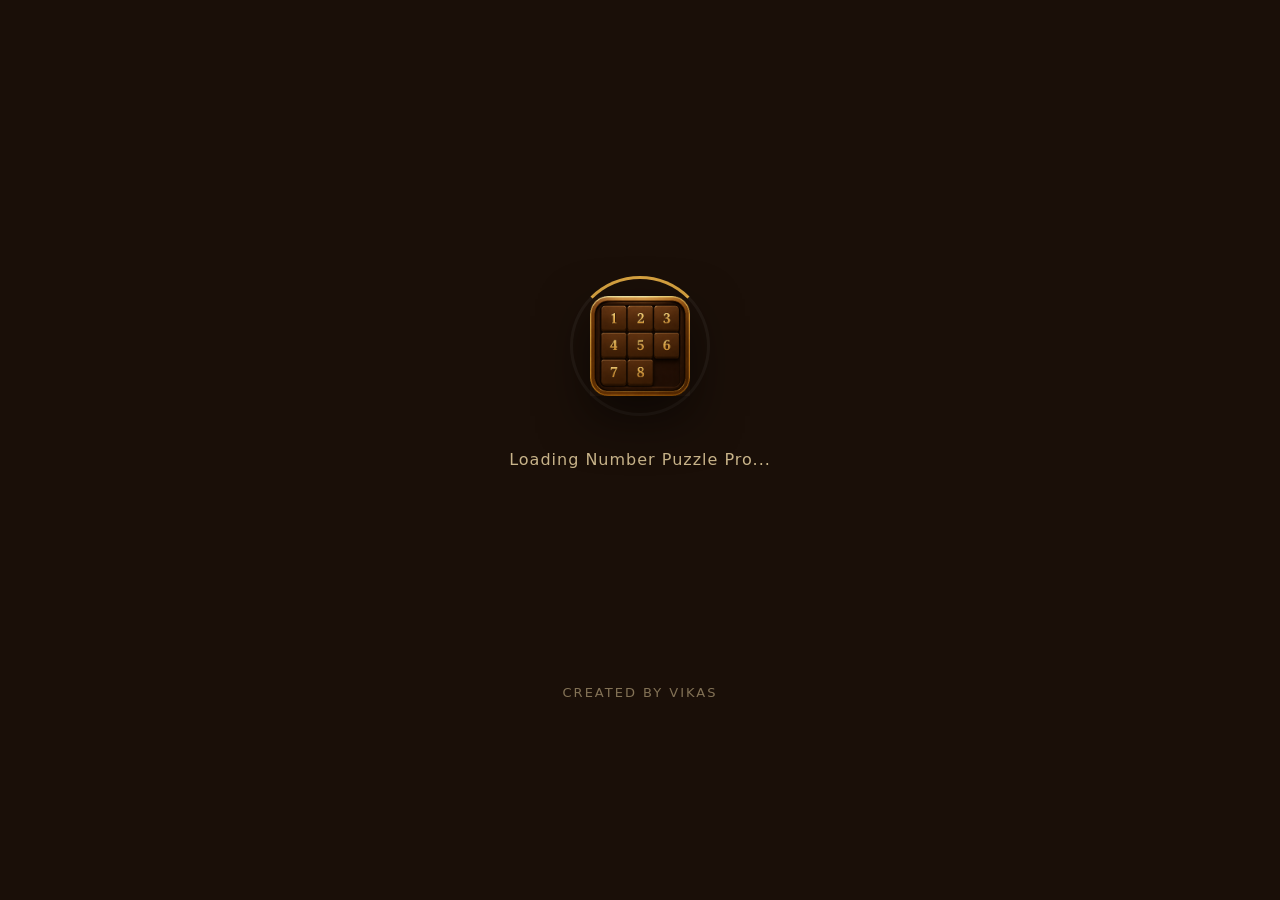
==== commit 5072e418: "Update index.html" ====
--- a/index.html
+++ b/index.html
@@ -27,7 +27,8 @@
   <div class="loader-footer">
     <p>Created by Vikas</p>
   </div>
-
+<canvas id="fx-canvas"></canvas>
+  
 </div>
 
 
@@ -434,6 +435,5 @@
 </div><!-- /app -->
 
 <script src="script.js" defer></script>
-  <canvas id="fx-canvas"></canvas>
 </body>
 </html>
--- a/style.css
+++ b/style.css
@@ -1,5 +1,5 @@
 /* ============================================================
-   Number Puzzle Pro â€” premium wood + gold UI
+    Number Puzzle Pro — premium wood + gold UI
    ============================================================ */
 :root {
   --gold:        #d9a441;
@@ -480,7 +480,7 @@
 .panel-actions .btn:hover { transform: translateY(-1px); }
 .panel-actions .btn:active { transform: translateY(1px) scale(0.97) !important; }
 
-/* Close cross [âœ•] interactive animation */
+/* Close cross [✕] interactive animation */
 .panel-header .icon-btn { transition: transform 0.2s ease; }
 .panel-header .icon-btn:hover { transform: rotate(90deg); color: var(--gold-soft); }
 
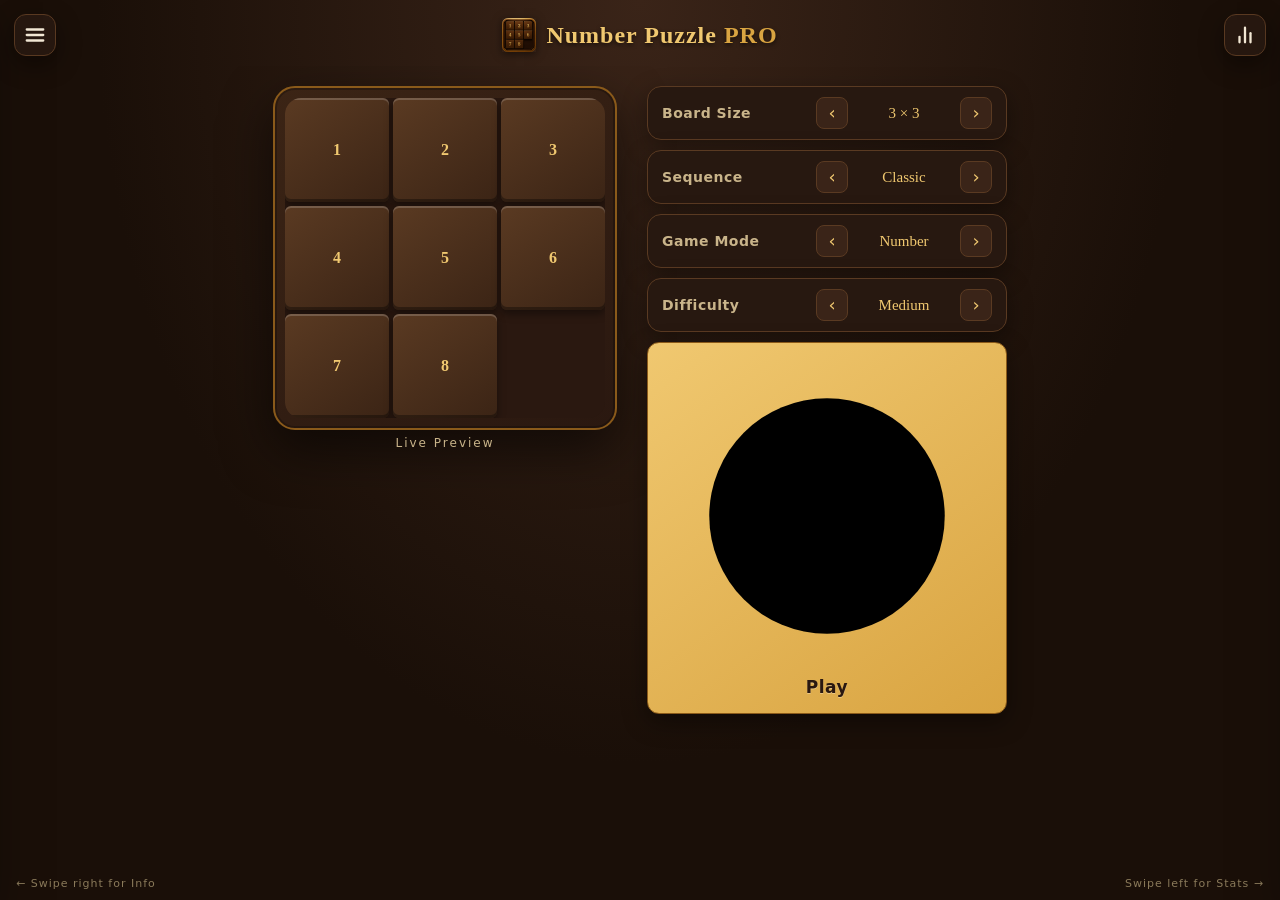
==== commit 69db6924: "Update index.html" ====
--- a/index.html
+++ b/index.html
@@ -207,8 +207,59 @@
 
       <!-- Play buttons -->
       <div class="home-cta">
-        <button class="btn btn-primary btn-large" id="btn-play">▶ Play</button>
-        <button class="btn btn-ghost" id="btn-continue" hidden>↺ Continue Last Game</button>
+        <button class="btn btn-primary btn-large" id="btn-play">
+
+  <svg class="play-icon" viewBox="0 0 64 64" aria-hidden="true">
+    <circle class="play-ring" cx="32" cy="32" r="24"/>
+    <path class="play-triangle" d="M26 20 L46 32 L26 44 Z"/>
+  </svg>
+
+  <span>Play</span>
+
+        </button>
+        <button class="btn btn-ghost" id="btn-continue" hidden>
+
+  <svg class="continue-icon" viewBox="0 0 64 64" aria-hidden="true">
+
+    <defs>
+      <linearGradient id="continueGrad" x1="0" y1="0" x2="1" y2="1">
+        <stop offset="0%" stop-color="#f5d57a"/>
+        <stop offset="100%" stop-color="#d9a441"/>
+      </linearGradient>
+    </defs>
+
+    <!-- outer ring -->
+    <circle
+      class="continue-ring"
+      cx="32"
+      cy="32"
+      r="22"
+      fill="none"
+      stroke="url(#continueGrad)"
+      stroke-width="4"
+      stroke-linecap="round"/>
+
+    <!-- arrow -->
+    <path
+      class="continue-arrow"
+      d="M16 24 L24 18 L24 30"
+      fill="none"
+      stroke="url(#continueGrad)"
+      stroke-width="4"
+      stroke-linecap="round"
+      stroke-linejoin="round"/>
+
+    <!-- play icon -->
+    <path
+      class="continue-play"
+      d="M28 22 L44 32 L28 42 Z"
+      fill="url(#continueGrad)"/>
+
+  </svg>
+
+  <span>Continue Last Game</span>
+
+        </button>
       </div>
 
     </main>
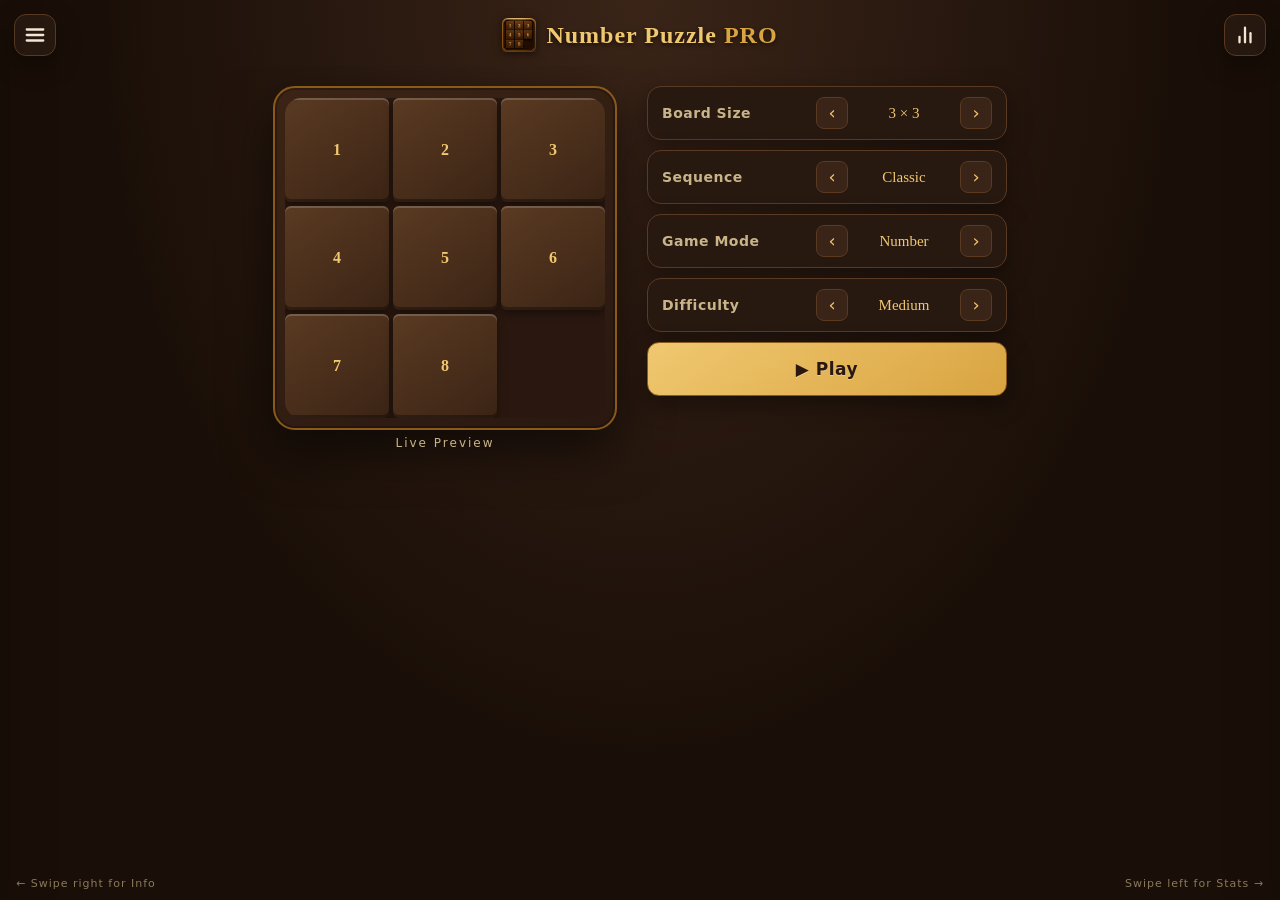
==== commit e95e90f9: "Update index.html" ====
--- a/index.html
+++ b/index.html
@@ -207,59 +207,8 @@
 
       <!-- Play buttons -->
       <div class="home-cta">
-        <button class="btn btn-primary btn-large" id="btn-play">
-
-  <svg class="play-icon" viewBox="0 0 64 64" aria-hidden="true">
-    <circle class="play-ring" cx="32" cy="32" r="24"/>
-    <path class="play-triangle" d="M26 20 L46 32 L26 44 Z"/>
-  </svg>
-
-  <span>Play</span>
-
-        </button>
-        <button class="btn btn-ghost" id="btn-continue" hidden>
-
-  <svg class="continue-icon" viewBox="0 0 64 64" aria-hidden="true">
-
-    <defs>
-      <linearGradient id="continueGrad" x1="0" y1="0" x2="1" y2="1">
-        <stop offset="0%" stop-color="#f5d57a"/>
-        <stop offset="100%" stop-color="#d9a441"/>
-      </linearGradient>
-    </defs>
-
-    <!-- outer ring -->
-    <circle
-      class="continue-ring"
-      cx="32"
-      cy="32"
-      r="22"
-      fill="none"
-      stroke="url(#continueGrad)"
-      stroke-width="4"
-      stroke-linecap="round"/>
-
-    <!-- arrow -->
-    <path
-      class="continue-arrow"
-      d="M16 24 L24 18 L24 30"
-      fill="none"
-      stroke="url(#continueGrad)"
-      stroke-width="4"
-      stroke-linecap="round"
-      stroke-linejoin="round"/>
-
-    <!-- play icon -->
-    <path
-      class="continue-play"
-      d="M28 22 L44 32 L28 42 Z"
-      fill="url(#continueGrad)"/>
-
-  </svg>
-
-  <span>Continue Last Game</span>
-
-        </button>
+            <button class="btn btn-primary btn-large" id="btn-play">▶ Play</button>    
+    <button class="btn btn-ghost" id="btn-continue" hidden>↺ Continue Last Game</button>   
       </div>
 
     </main>
--- a/style.css
+++ b/style.css
@@ -287,6 +287,7 @@
   color: var(--muted); font-size:11px; letter-spacing:1px;
 }
 
+
 /* ===== GAME ===== */
 .game-topbar { background: linear-gradient(180deg, rgba(0,0,0,.35), transparent); }
 .hud { display:flex; gap:10px; }
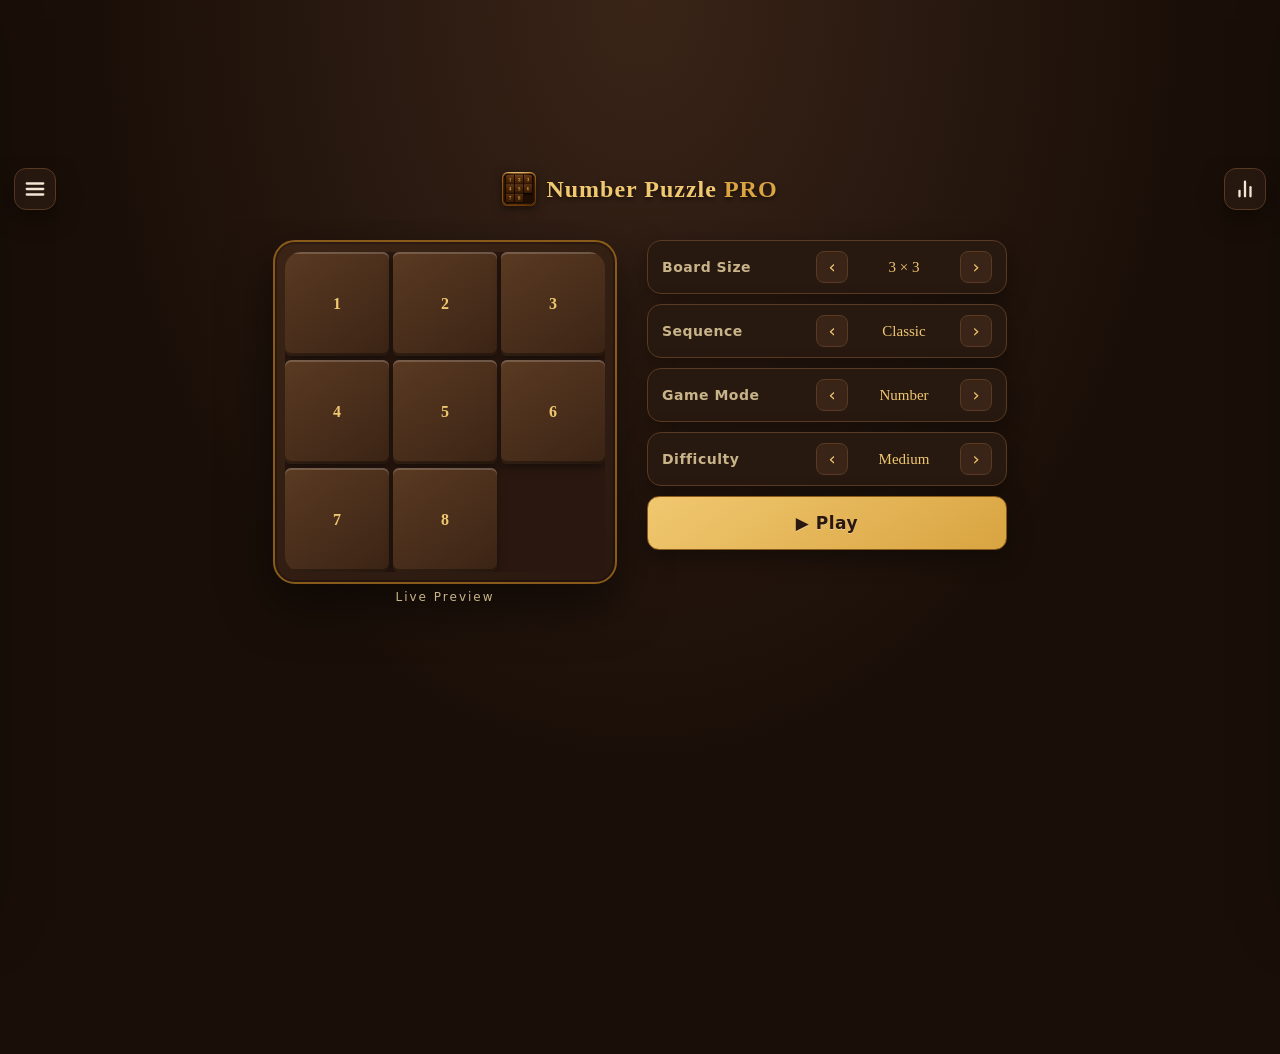
==== commit 04fefa4d: "Update index.html" ====
--- a/index.html
+++ b/index.html
@@ -12,23 +12,40 @@
   <link rel="stylesheet" href="style.css" />
 </head>
 <body class="theme-dark">
-
+  <canvas id="fx-canvas"></canvas>
+
+<!-- ============ LOADING SCREEN ============ -->
 <!-- ============ LOADING SCREEN ============ -->
 <div id="loading-screen" class="loader">
-  
+
   <div class="loader-content">
+
+    <!-- Logo + ring wrapper -->
     <div class="loader-wrapper">
       <div class="loader-ring"></div>
-      <img src="assets/icons/logo.png" alt="Number Puzzle Pro" class="loader-logo" />
-    </div>
-    <p>Loading Number Puzzle Pro...</p>
+
+      <img 
+        src="assets/icons/logo.png" 
+        alt="Number Puzzle Pro" 
+        class="loader-logo" 
+      />
+    </div>
+
+    <!-- Text -->
+    <p class="loader-text">Loading Number Puzzle Pro...</p>
+
+    <!-- Optional progress bar (nice touch) -->
+    <div class="loader-bar">
+      <div class="loader-progress"></div>
+    </div>
+
   </div>
 
+  <!-- Footer credit -->
   <div class="loader-footer">
     <p>Created by Vikas</p>
   </div>
-<canvas id="fx-canvas"></canvas>
-  
+
 </div>
 
 
--- a/style.css
+++ b/style.css
@@ -58,86 +58,71 @@
 .hidden { display:none !important; }
 
 /* ===== LOADER ===== */
-/* ===== LOADING SCREEN STYLES ===== */
+:root {
+  --bg: #1a0f08;
+  --text-soft: #c9b48a;
+  --shadow-lg: 0 20px 50px rgba(0,0,0,.55);
+}
+
+/* FULL SCREEN */
 .loader {
-  position: fixed; 
-  inset: 0; 
-  z-index: 9999;
-  display: flex; 
-  flex-direction: column; 
-  align-items: center; 
-  justify-content: space-between; /* Content ko center aur name ko bottom me push karega */
+  position: fixed;
+  inset: 0;
   background: var(--bg);
-  padding: 50px 20px;
-  box-sizing: border-box;
-}
-
-.loader-content {
-  display: flex;
-  flex-direction: column;
-  align-items: center;
-  justify-content: center;
-  gap: 24px;
-  flex: 1; /* Poori bachi hui central space occupy karega */
-}
-
-/* Logo aur Ring ko ek ke upar ek perfectly center karne ke liye */
-.loader-wrapper {
-  position: relative;
-  width: 160px;
-  height: 160px;
-  display: flex;
-  align-items: center;
-  justify-content: center;
-}
-
-.loader-logo { 
-  width: 100px; 
-  height: 100px; 
-  border-radius: 0% !important; 
-  object-fit: contain;
-  box-shadow: var(--shadow-lg); 
-  animation: pulse 1.6s ease-in-out infinite; 
-  z-index: 2; /* Logo hamesha ring ke upar rahega */
-}
-
-.loader-ring {
-  position: absolute; 
-  width: 140px; /* Logo ke size ke hisab se adjusted aur balanced */
-  height: 140px; 
+}
+
+/* LOGO EXACT CENTER */
+.loader-logo {
+  position: absolute;
+  top: 50%;
+  left: 50%;
+  transform: translate(-50%, -50%);
+
+  width: 110px;
+  height: 110px;
   border-radius: 50%;
-  border: 3px solid rgba(255, 255, 255, 0.05); /* Piche ka halka track */
-  border-top-color: var(--gold); /* Spinning indicator */
-  animation: spin 1s linear infinite;
-  z-index: 1;
-}
-
-.loader-content p { 
-  color: var(--text-soft); 
-  letter-spacing: 1px; 
-  font-size: 16px;
-  margin: 0;
+  box-shadow: var(--shadow-lg);
+}
+
+/* NAME EKDAM NEECHE */
+.loader-name {
+  position: absolute;
+  bottom: 20px;   /* 👈 ekdam niche control yaha se */
+  left: 50%;
+  transform: translateX(-50%);
+
+  font-size: 14px;
+  color: var(--text-soft);
+  letter-spacing: 1px;
+}
+
+/* =======================
+   IMAGE PROTECTION
+======================= */
+img {
+  -webkit-user-drag: none;
+  user-select: none;
+  -webkit-touch-callout: none;
+}
+
+/* =======================
+   CREDIT (BOTTOM FIXED)
+======================= */
+.created-by {
+  position: fixed;
+  bottom: 10px;
+  left: 0;
+  width: 100%;
   text-align: center;
-}
-
-/* Footer Section jahan aapka naam hai */
-.loader-footer {
-  text-align: center;
-  width: 100%;
-}
-
-.loader-footer p {
+
+  font-size: 12px;
   color: var(--text-soft);
-  font-size: 13px;
-  letter-spacing: 2px;
-  text-transform: uppercase;
-  margin: 0;
-  opacity: 0.6; /* Halka aur premium premium clean text look ke liye */
-}
-
-/* Animations */
-@keyframes spin { to { transform: rotate(360deg); } }
-@keyframes pulse { 0%, 100% { transform: scale(1); } 50% { transform: scale(1.04); } }
+  letter-spacing: 1px;
+  opacity: 0.8;
+
+  z-index: 10000;
+  text-shadow: none;
+}
 
 /* ===== APP SHELL ===== */
 .app { position:relative; width:100%; height:100dvh; overflow:hidden; }
@@ -511,12 +496,15 @@
    RESULT SCREEN STYLES (FIXED + OPTIMIZED)
    ========================================== */
 
-.screen-result { 
+.screen-result {
+  position: fixed;
+  inset: 0;
   display: flex;
-  align-items: center; 
-  justify-content: center; 
-  position: relative;
+  align-items: center;
+  justify-content: center;
   overflow: hidden;
+  z-index: 1000;
+  padding: 20px;
 }
 
 /* Background Layer */
@@ -595,22 +583,22 @@
 /* Trophy Stage FIX (IMPORTANT) */
 .trophy-stage {
   position: relative;
-  height: 160px;
+  height: 140px;
   display: flex;
   align-items: center;
   justify-content: center;
-  margin-bottom: 20px;
+  margin-bottom: 10px;
   overflow: visible;
-  animation: smoothFloatingAura 4s ease-in-out 700ms infinite alternate;
+  animation: none;
 }
 
 /* Trophy Image FIX (NO CONFLICT) */
 .trophy-image-png {
-  height: 110px;
+  height: 130px;
   max-width: 100%;
   z-index: 5;
   transform-origin: center;
-  animation: pngAwardPopExplosion 700ms cubic-bezier(0.15,0.85,0.35,1.3) both;
+  animation: none;
 }
 
 /* Trophy pop */
@@ -641,9 +629,10 @@
   font-size: 24px;
   opacity: 0;
   transform: translate(-50%, -50%) rotate(var(--angle)) translateY(0) scale(0);
-  animation: radialParticleBurst 800ms cubic-bezier(0.05,0.9,0.2,1) var(--delay,0s) forwards;
+  animation: none;
   will-change: transform, opacity;
 }
+
 
 .p-dot {
   width: 10px;
@@ -666,7 +655,7 @@
   border-radius: 50%;
   z-index: 1;
   pointer-events: none;
-  animation: cinematicAuraGlow 2.5s ease-in-out infinite alternate;
+  animation: none;
 }
 
 @keyframes cinematicAuraGlow {
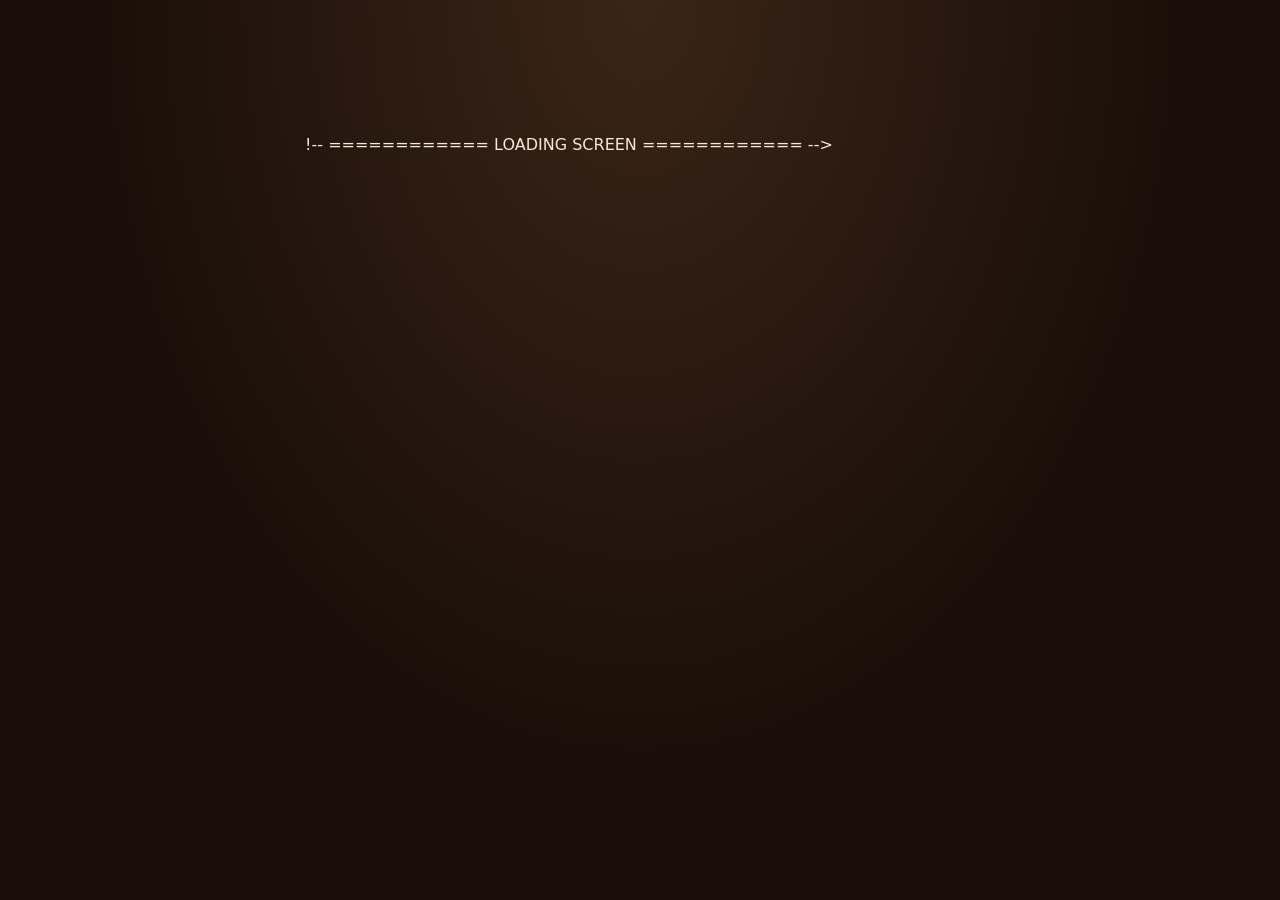
==== commit 11f9e097: "Update index.html" ====
--- a/index.html
+++ b/index.html
@@ -14,40 +14,15 @@
 <body class="theme-dark">
   <canvas id="fx-canvas"></canvas>
 
-<!-- ============ LOADING SCREEN ============ -->
-<!-- ============ LOADING SCREEN ============ -->
-<div id="loading-screen" class="loader">
-
-  <div class="loader-content">
-
-    <!-- Logo + ring wrapper -->
-    <div class="loader-wrapper">
-      <div class="loader-ring"></div>
-
-      <img 
-        src="assets/icons/logo.png" 
-        alt="Number Puzzle Pro" 
-        class="loader-logo" 
-      />
-    </div>
-
-    <!-- Text -->
-    <p class="loader-text">Loading Number Puzzle Pro...</p>
-
-    <!-- Optional progress bar (nice touch) -->
-    <div class="loader-bar">
-      <div class="loader-progress"></div>
-    </div>
-
-  </div>
-
-  <!-- Footer credit -->
-  <div class="loader-footer">
-    <p>Created by Vikas</p>
-  </div>
-
-</div>
-
+!-- ============ LOADING SCREEN ============ -->  <div id="loading-screen" class="loader">    <div class="loader-content">  
+    <div class="loader-wrapper">  
+      <div class="loader-ring"></div>  
+      <img src="assets/icons/logo.png" alt="Number Puzzle Pro" class="loader-logo" />  
+    </div>  
+    <p>Loading Number Puzzle Pro...</p>  
+  </div>    <div class="loader-footer">  
+    <p>Created by Vikas</p>  
+  </div>  
 
 <!-- ============ APP SHELL ============ -->
 <div id="app" class="app hidden">
--- a/style.css
+++ b/style.css
@@ -58,42 +58,89 @@
 .hidden { display:none !important; }
 
 /* ===== LOADER ===== */
-:root {
-  --bg: #1a0f08;
-  --text-soft: #c9b48a;
-  --shadow-lg: 0 20px 50px rgba(0,0,0,.55);
-}
-
-/* FULL SCREEN */
 .loader {
   position: fixed;
   inset: 0;
+  z-index: 9999;
+  display: flex;
+  flex-direction: column;
+  align-items: center;
+  justify-content: center;
+  gap: 18px;
   background: var(--bg);
 }
 
-/* LOGO EXACT CENTER */
+.loader-content {
+  display: flex;
+  flex-direction: column;
+  align-items: center;
+  gap: 14px;
+}
+
+.loader-wrapper {
+  position: relative;
+  width: 120px;
+  height: 120px;
+  display: grid;
+  place-items: center;
+}
+
+/* simple rotating ring (light CPU) */
+.loader-ring {
+  position: absolute;
+  width: 120px;
+  height: 120px;
+  border: 3px solid transparent;
+  border-top: 3px solid var(--gold);
+  border-radius: 50%;
+  animation: spin 1.2s linear infinite;
+}
+
+@keyframes spin {
+  to { transform: rotate(360deg); }
+}
+
 .loader-logo {
-  position: absolute;
-  top: 50%;
-  left: 50%;
-  transform: translate(-50%, -50%);
-
-  width: 110px;
-  height: 110px;
+  width: 80px;
+  height: 80px;
   border-radius: 50%;
   box-shadow: var(--shadow-lg);
-}
-
-/* NAME EKDAM NEECHE */
-.loader-name {
-  position: absolute;
-  bottom: 20px;   /* 👈 ekdam niche control yaha se */
-  left: 50%;
-  transform: translateX(-50%);
-
-  font-size: 14px;
+  z-index: 2;
+}
+
+.loader-text {
   color: var(--text-soft);
   letter-spacing: 1px;
+  font-size: 14px;
+}
+
+/* progress bar */
+.loader-bar {
+  width: 180px;
+  height: 4px;
+  background: var(--surface-2);
+  border-radius: 10px;
+  overflow: hidden;
+}
+
+.loader-progress {
+  width: 40%;
+  height: 100%;
+  background: linear-gradient(90deg, var(--gold), var(--gold-soft));
+  animation: loadMove 1.5s infinite ease-in-out;
+}
+
+@keyframes loadMove {
+  0% { transform: translateX(-60%); }
+  100% { transform: translateX(260%); }
+}
+
+.loader-footer {
+  position: absolute;
+  bottom: 14px;
+  font-size: 12px;
+  color: var(--text-soft);
+  opacity: 0.8;
 }
 
 /* =======================
@@ -103,25 +150,6 @@
   -webkit-user-drag: none;
   user-select: none;
   -webkit-touch-callout: none;
-}
-
-/* =======================
-   CREDIT (BOTTOM FIXED)
-======================= */
-.created-by {
-  position: fixed;
-  bottom: 10px;
-  left: 0;
-  width: 100%;
-  text-align: center;
-
-  font-size: 12px;
-  color: var(--text-soft);
-  letter-spacing: 1px;
-  opacity: 0.8;
-
-  z-index: 10000;
-  text-shadow: none;
 }
 
 /* ===== APP SHELL ===== */
